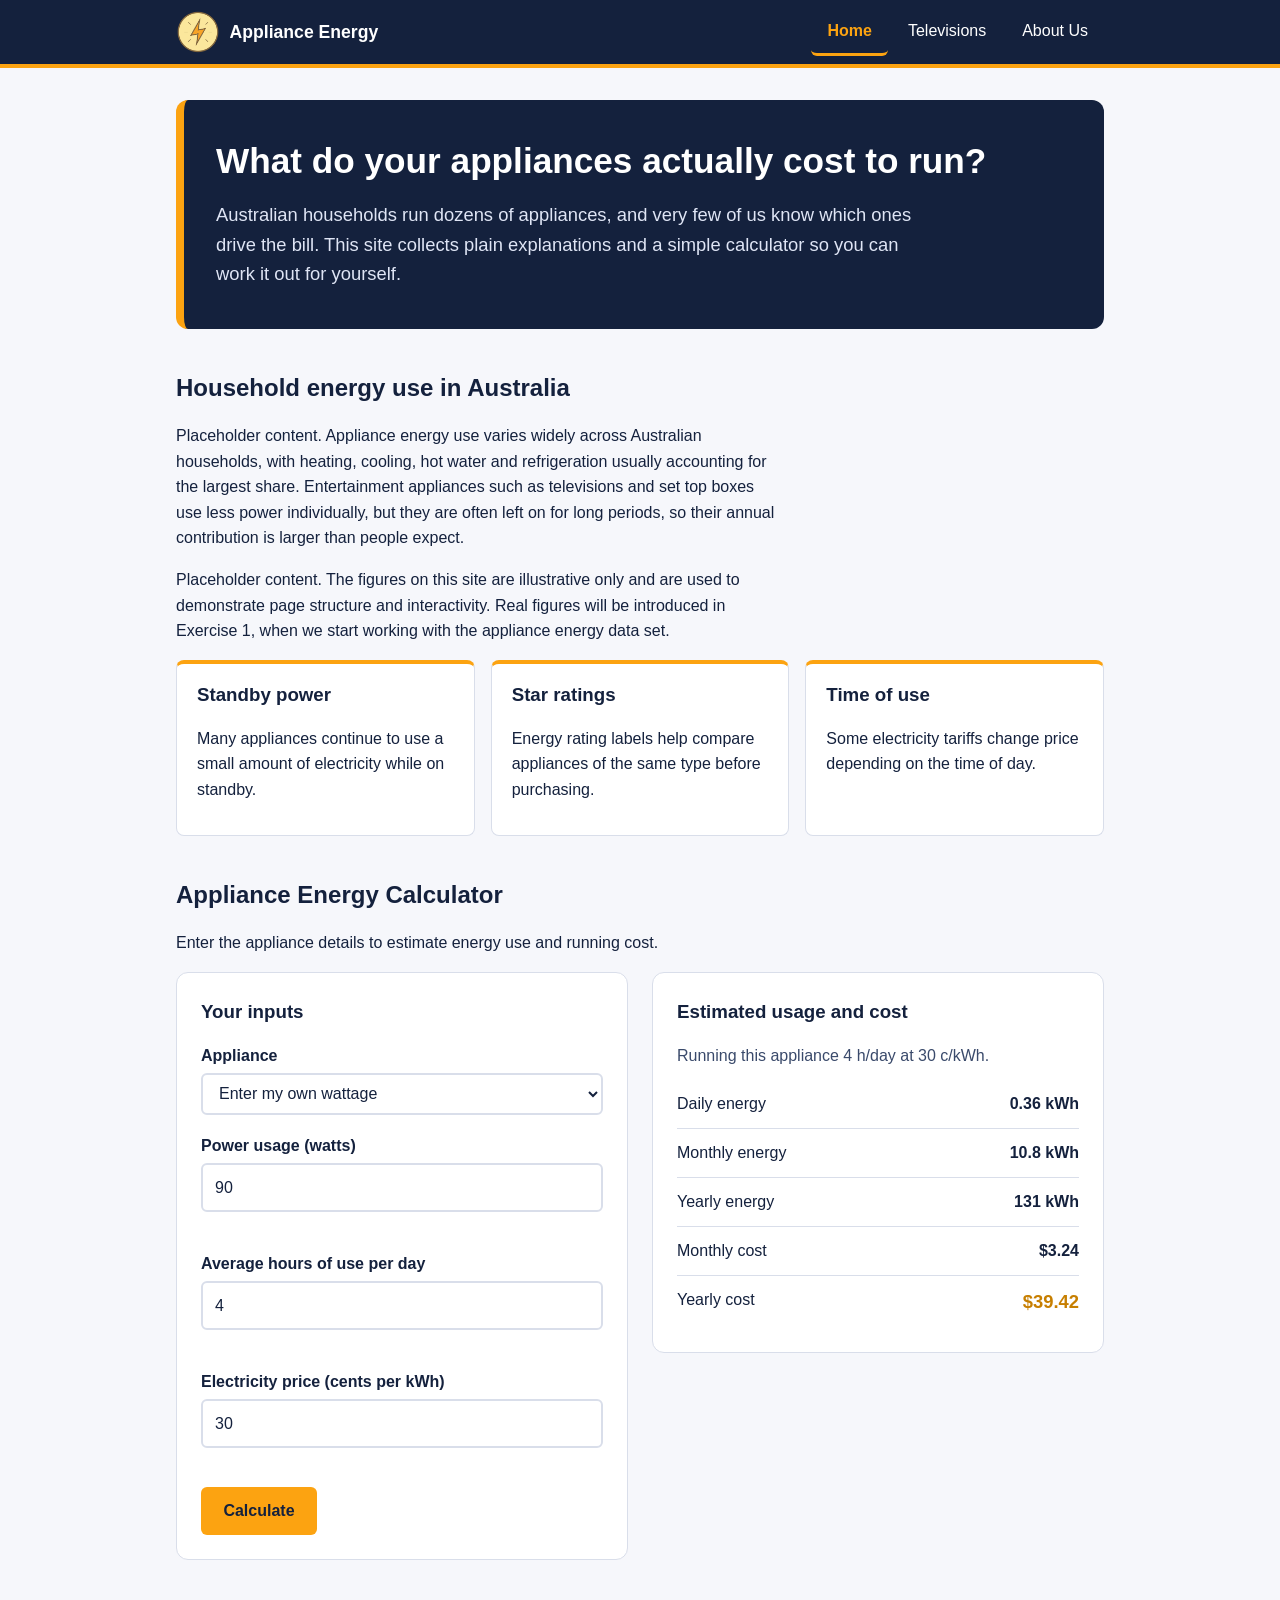
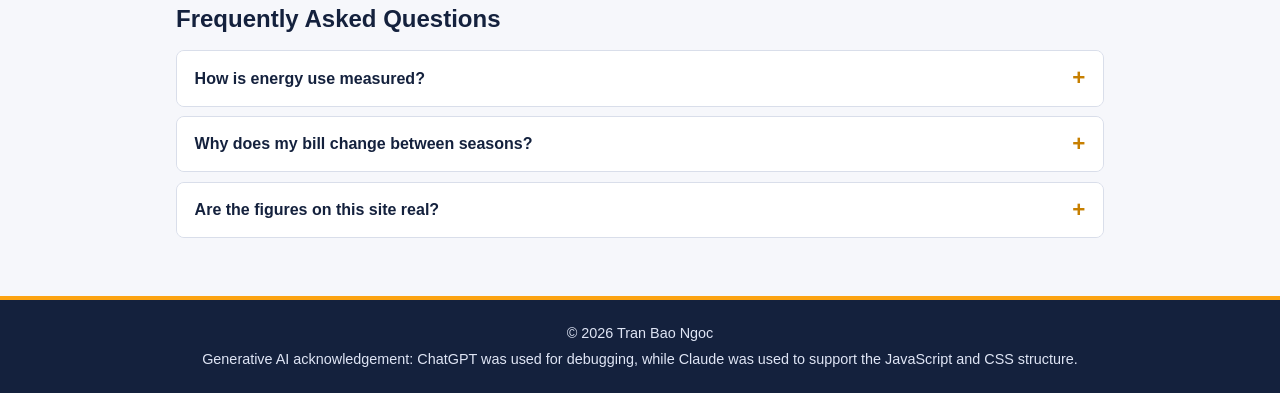
==== index.html @ 37701499 "Add Exercise 0.2 website" ====
<!DOCTYPE html>
<html lang="en">
<head>
  <meta charset="UTF-8">
  <meta name="viewport" content="width=device-width, initial-scale=1">
  <title>Home | Appliance Energy Consumption</title>

  <link rel="stylesheet" href="assets/css/style.css">
  <script src="assets/js/main.js" defer></script>
  <script src="assets/js/calculator.js" defer></script>
</head>

<body>

  <header class="site-header">
    <nav class="nav">

      <a class="nav-logo" href="index.html">
        <img src="assets/images/PowerIcon.png" alt="Power logo">
        <span>Appliance Energy</span>
      </a>

      <ul class="nav-links">
        <li><a class="active" href="index.html">Home</a></li>
        <li><a href="televisions.html">Televisions</a></li>
        <li><a href="about.html">About Us</a></li>
      </ul>

    </nav>
  </header>


  <main>

    <section class="hero">
      <h1>What do your appliances actually cost to run?</h1>
      <p class="lead">
       Australian households run dozens of appliances, and very few of us know which ones drive the bill. This site collects plain explanations and a simple calculator so you can work it out for yourself.
      </p>
    </section>


    <section>
      <h2>Household energy use in Australia</h2>

      <p>
        Placeholder content. Appliance energy use varies widely across Australian households, with heating, cooling, hot water and refrigeration usually accounting for the largest share. Entertainment appliances such as televisions and set top boxes use less power individually, but they are often left on for long periods, so their annual contribution is larger than people expect.
      </p>

      <p>
        Placeholder content. The figures on this site are illustrative only and are used to demonstrate page structure and interactivity. Real figures will be introduced in Exercise 1, when we start working with the appliance energy data set.
      </p>

      <div class="stats">

        <article class="stat">
          <h3>Standby power</h3>
          <p>
            Many appliances continue to use a small amount of electricity
            while on standby.
          </p>
        </article>

        <article class="stat">
          <h3>Star ratings</h3>
          <p>
            Energy rating labels help compare appliances of the same type
            before purchasing.
          </p>
        </article>

        <article class="stat">
          <h3>Time of use</h3>
          <p>
            Some electricity tariffs change price depending on the time
            of day.
          </p>
        </article>

      </div>
    </section>


    <section id="calculator">
      <h2>Appliance Energy Calculator</h2>

      <p>
        Enter the appliance details to estimate energy use and running cost.
      </p>

      <div class="calculator">

        <div class="panel">
          <h3>Your inputs</h3>

          <form id="energy-form" novalidate>

            <div class="field">
              <label for="model">Appliance</label>
              <select id="model" name="model">
                <option value="">Enter my own wattage</option>
                <option value="90">LED television, 55 inch (90 W)</option>
                <option value="120">LED television, 65 inch (120 W)</option>
                <option value="150">Refrigerator, 400 L (150 W)</option>
                <option value="2200">Electric kettle (2200 W)</option>
                <option value="2000">Portable heater (2000 W)</option>
              </select>
            </div>

            <div class="field">
              <label for="watts">Power usage (watts)</label>
              <input type="number" id="watts" name="watts" value="90" min="0" max="10000">
              <span class="error-msg" id="watts-error"></span>
            </div>

            <div class="field">
              <label for="hours">Average hours of use per day</label>
              <input type="number" id="hours" name="hours" value="4" min="0" max="24">
              <span class="error-msg" id="hours-error"></span>
            </div>

            <div class="field">
              <label for="price">Electricity price (cents per kWh)</label>
              <input type="number" id="price" name="price" value="30" min="0" max="500">
              <span class="error-msg" id="price-error"></span>
            </div>

            <button type="submit" class="btn">Calculate</button>

          </form>
        </div>


        <div class="panel">
          <h3>Estimated usage and cost</h3>

          <p class="results-message" id="results-message"></p>

          <ul class="results-list">
            <li>
              <span>Daily energy</span>
              <span class="result-value" id="res-daily">-</span>
            </li>

            <li>
              <span>Monthly energy</span>
              <span class="result-value" id="res-monthly">-</span>
            </li>

            <li>
              <span>Yearly energy</span>
              <span class="result-value" id="res-yearly">-</span>
            </li>

            <li>
              <span>Monthly cost</span>
              <span class="result-value" id="res-cost-monthly">-</span>
            </li>

            <li class="highlight">
              <span>Yearly cost</span>
              <span class="result-value" id="res-cost-yearly">-</span>
            </li>
          </ul>
        </div>

      </div>
    </section>


    <section>
      <h2>Frequently Asked Questions</h2>

      <div class="faq">

        <div class="faq-item">
          <button type="button" class="faq-question"
                  id="faq-q1"
                  aria-expanded="false"
                  aria-controls="faq-a1">
            How is energy use measured?
          </button>

          <div class="faq-answer" id="faq-a1" hidden>
            <p>
              Electricity use is measured in kilowatt-hours (kWh).
              One kWh is the energy used by a 1000 watt appliance
              running for one hour.
            </p>
          </div>
        </div>


        <div class="faq-item">
          <button type="button" class="faq-question"
                  id="faq-q2"
                  aria-expanded="false"
                  aria-controls="faq-a2">
            Why does my bill change between seasons?
          </button>

          <div class="faq-answer" id="faq-a2" hidden>
            <p>
              Heating and cooling are major seasonal electricity users,
              so bills often increase during very hot or cold months.
            </p>
          </div>
        </div>


        <div class="faq-item">
          <button type="button" class="faq-question"
                  id="faq-q3"
                  aria-expanded="false"
                  aria-controls="faq-a3">
            Are the figures on this site real?
          </button>

          <div class="faq-answer" id="faq-a3" hidden>
            <p>
              No. The figures are placeholders used to demonstrate
              the structure and functionality of the website.
            </p>
          </div>
        </div>

      </div>
    </section>

  </main>


  <footer class="site-footer">
    <p>&copy; <span class="current-year">2026</span> Tran Bao Ngoc</p>
    <p> Generative AI acknowledgement: ChatGPT was used for debugging, while Claude was used to support the JavaScript and CSS structure.</p>
  </footer>

</body>
</html>
---- assets/css/style.css ----
/* set color for websign */
:root {
  --ink: #14213d;
  --ink-soft: #3a4a6b;
  --volt: #fca311;
  --volt-dark: #c77f00;
  --paper: #f6f7fb;
  --card: #ffffff;
  --line: #d9deea;
  --error: #b3261e;
  --font: "Segoe UI", "Helvetica Neue", Arial, sans-serif;
  --max-width: 60rem;
}

*, *::before, *::after { box-sizing: border-box; }

body {
  margin: 0;
  min-height: 100vh;
  display: flex;
  flex-direction: column;
  font-family: var(--font);
  line-height: 1.6;
  color: var(--ink);
  background: var(--paper);
}

img { max-width: 100%; height: auto; }
:focus-visible { outline: 3px solid var(--volt); outline-offset: 2px; }

/* ---------- Navigation ---------- */
.site-header { background: var(--ink); border-bottom: 4px solid var(--volt); }

.nav {
  max-width: var(--max-width);
  margin: 0 auto;
  padding: 0.5rem 1rem;
  display: flex;
  align-items: center;
  justify-content: space-between;
  flex-wrap: wrap;
  gap: 0.5rem;
}

.nav-logo {
  display: flex;
  align-items: center;
  gap: 0.6rem;
  text-decoration: none;
  color: #fff;
  font-weight: 700;
  font-size: 1.1rem;
}
.nav-logo img { width: 44px; height: 44px; display: block; }

.nav-links { list-style: none; margin: 0; padding: 0; display: flex; gap: 0.25rem; }

.nav-links a {
  display: block;
  padding: 0.6rem 1rem;
  color: #fff;
  text-decoration: none;
  border-radius: 6px;
  border-bottom: 3px solid transparent;
  transition: background-color 0.2s, color 0.2s;
}
.nav-links a:hover { background: var(--volt); color: var(--ink); }   /* mouse-over */
.nav-links a.active { border-bottom-color: var(--volt); font-weight: 700; color: var(--volt); } /* trang hiện tại */
.nav-links a.active:hover { color: var(--ink); }

/* ---------- Layout ---------- */
main { flex: 1; width: 100%; max-width: var(--max-width); margin: 0 auto; padding: 2rem 1rem 3rem; }
h1 { font-size: 2.2rem; line-height: 1.2; margin: 0 0 0.75rem; }
h2 { font-size: 1.5rem; margin: 2.5rem 0 0.75rem; }
h3 { margin: 0 0 1rem; }
p { max-width: 68ch; }
.lead { font-size: 1.15rem; color: var(--ink-soft); }
.note { font-size: 0.85rem; color: var(--ink-soft); }

.hero {
  background: var(--ink);
  color: #fff;
  border-radius: 12px;
  padding: 2.5rem 2rem;
  border-left: 8px solid var(--volt);
}
.hero h1 { color: #fff; }
.hero .lead { color: #dfe5f5; margin-bottom: 0; }

.stats { display: grid; grid-template-columns: repeat(auto-fit, minmax(14rem, 1fr)); gap: 1rem; }
.stat {
  background: var(--card);
  border: 1px solid var(--line);
  border-top: 4px solid var(--volt);
  border-radius: 8px;
  padding: 1rem 1.25rem;
}
.stat .value { display: block; font-size: 1.9rem; font-weight: 700; }
.stat .label { color: var(--ink-soft); font-size: 0.95rem; }

/* ---------- FAQ accordion ---------- */
.faq-item {
  border: 1px solid var(--line);
  background: var(--card);
  border-radius: 8px;
  margin-bottom: 0.6rem;
  overflow: hidden;
}
.faq-question {
  width: 100%;
  display: flex;
  justify-content: space-between;
  align-items: center;
  gap: 1rem;
  padding: 0.9rem 1.1rem;
  background: var(--card);
  color: var(--ink);
  border: 0;
  font: inherit;
  font-weight: 600;
  text-align: left;
  cursor: pointer;
}
.faq-question:hover { background: #fff4de; }
.faq-question::after { content: "+"; font-size: 1.4rem; line-height: 1; color: var(--volt-dark); }
.faq-question[aria-expanded="true"]::after { content: "\2212"; }
.faq-question[aria-expanded="true"] { border-bottom: 1px solid var(--line); }
.faq-answer { padding: 0.9rem 1.1rem; }
.faq-answer[hidden] { display: none; }
.faq-answer p { margin: 0; }

/* ---------- Table ---------- */
.table-wrap { overflow-x: auto; }
table { width: 100%; border-collapse: collapse; background: var(--card); border: 1px solid var(--line); }
th, td { padding: 0.65rem 0.9rem; text-align: left; border-bottom: 1px solid var(--line); }
th { background: var(--ink); color: #fff; }
.num { text-align: right; }

/* ---------- Calculator ---------- */
.calculator { display: grid; grid-template-columns: repeat(auto-fit, minmax(19rem, 1fr)); gap: 1.5rem; align-items: start; }
.panel { background: var(--card); border: 1px solid var(--line); border-radius: 12px; padding: 1.5rem; }

.field { margin-bottom: 1.1rem; }
.field label { display: block; font-weight: 600; margin-bottom: 0.3rem; }
.field .hint { display: block; font-size: 0.85rem; color: var(--ink-soft); margin-top: 0.2rem; }
.field input, .field select {
  width: 100%;
  padding: 0.6rem 0.75rem;
  font: inherit;
  color: var(--ink);
  background: #fff;
  border: 2px solid var(--line);
  border-radius: 6px;
}
.field input:focus, .field select:focus { border-color: var(--volt); }
.field input.invalid { border-color: var(--error); }
.error-msg { display: block; min-height: 1.2em; margin-top: 0.25rem; font-size: 0.9rem; color: var(--error); }

.btn {
  padding: 0.7rem 1.4rem;
  font: inherit;
  font-weight: 700;
  color: var(--ink);
  background: var(--volt);
  border: 0;
  border-radius: 6px;
  cursor: pointer;
  transition: background-color 0.2s, color 0.2s;
}
.btn:hover { background: var(--volt-dark); color: #fff; }

.results-list { list-style: none; margin: 0; padding: 0; }
.results-list li { display: flex; justify-content: space-between; gap: 1rem; padding: 0.7rem 0; border-bottom: 1px solid var(--line); }
.results-list li:last-child { border-bottom: 0; }
.result-value { font-weight: 700; font-variant-numeric: tabular-nums; }
.results-list .highlight .result-value { color: var(--volt-dark); font-size: 1.15rem; }
.results-message { margin: 0 0 0.75rem; color: var(--ink-soft); }
.results-message.error { color: var(--error); font-weight: 600; }

/* ---------- Footer ---------- */
.site-footer {
  background: var(--ink);
  color: #dfe5f5;
  border-top: 4px solid var(--volt);
  padding: 1.25rem 1rem;
  text-align: center;
  font-size: 0.9rem;
}
.site-footer p { margin: 0.15rem auto; max-width: none; }

/* ---------- Responsive ---------- */
@media (max-width: 34rem) {
  .nav { justify-content: center; }
  h1 { font-size: 1.7rem; }
  .hero { padding: 1.5rem 1.25rem; }
}
@media (prefers-reduced-motion: reduce) {
  * { transition: none !important; }
}
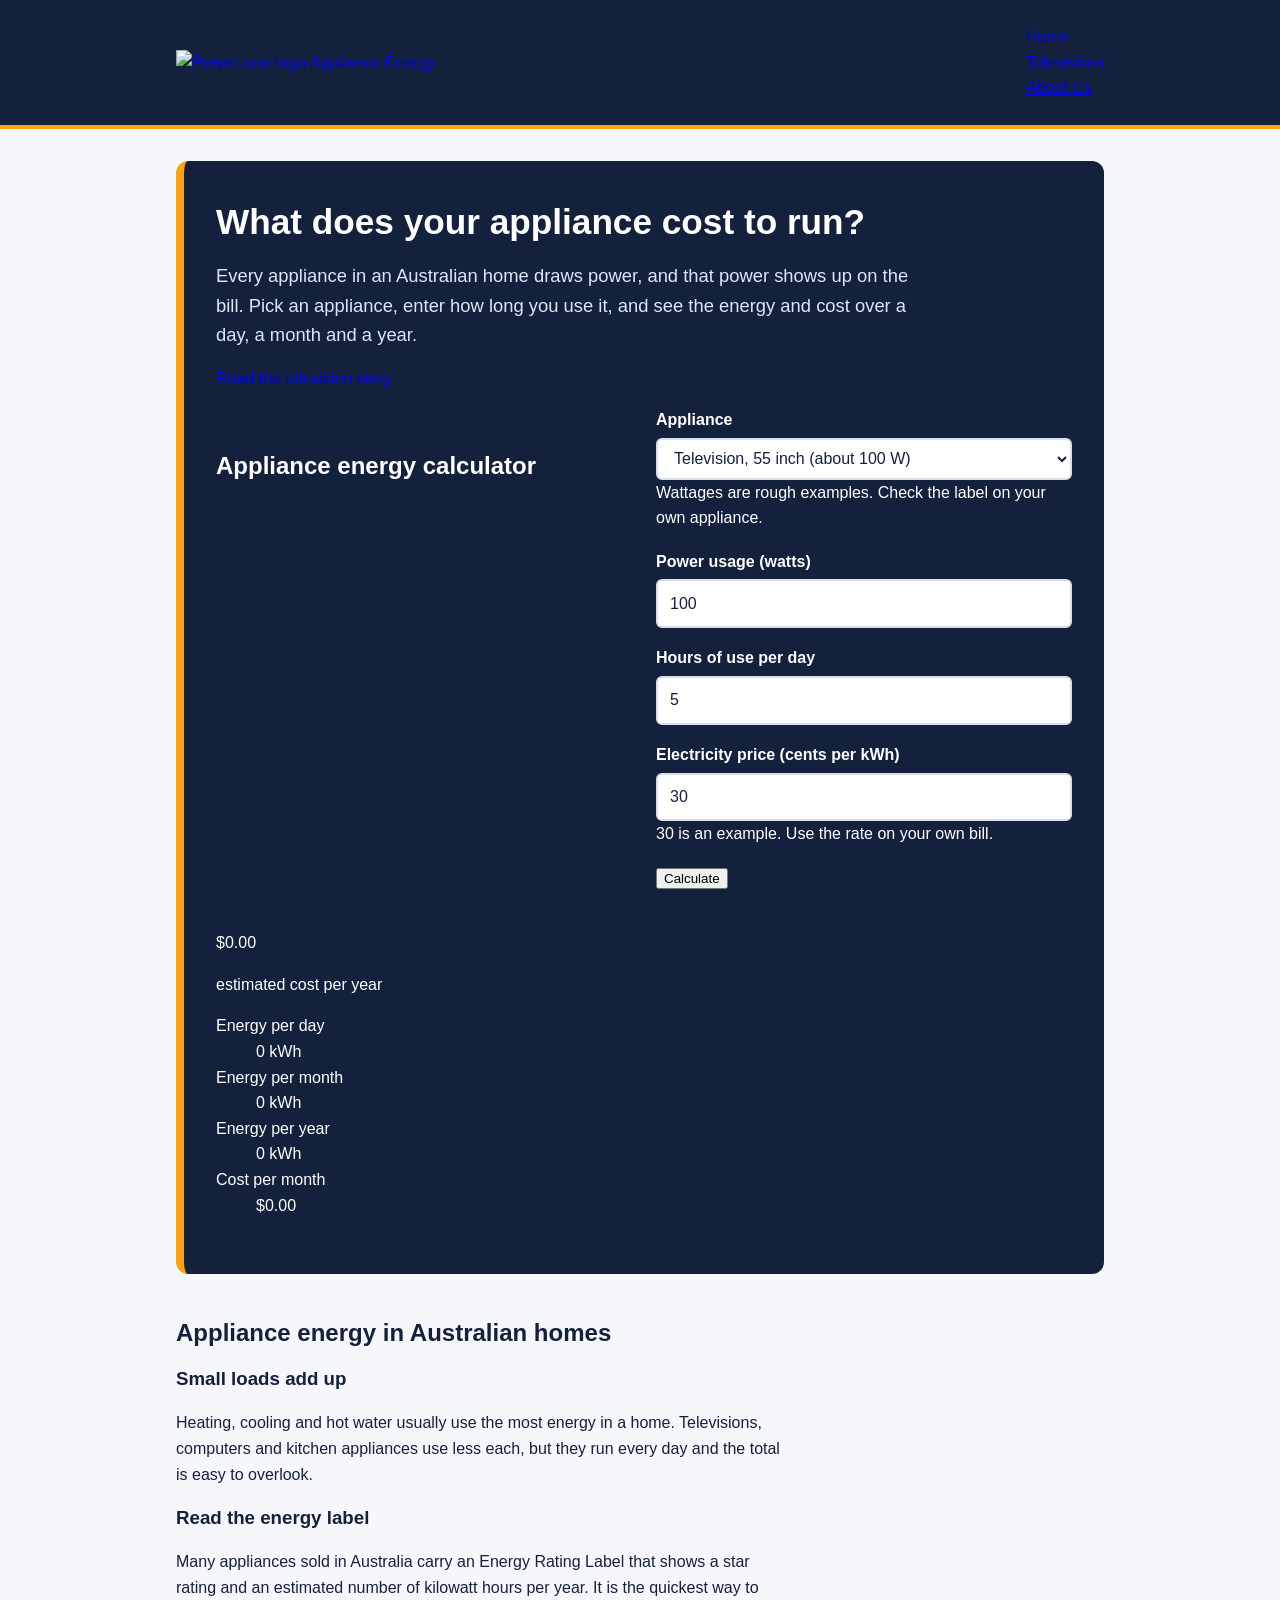
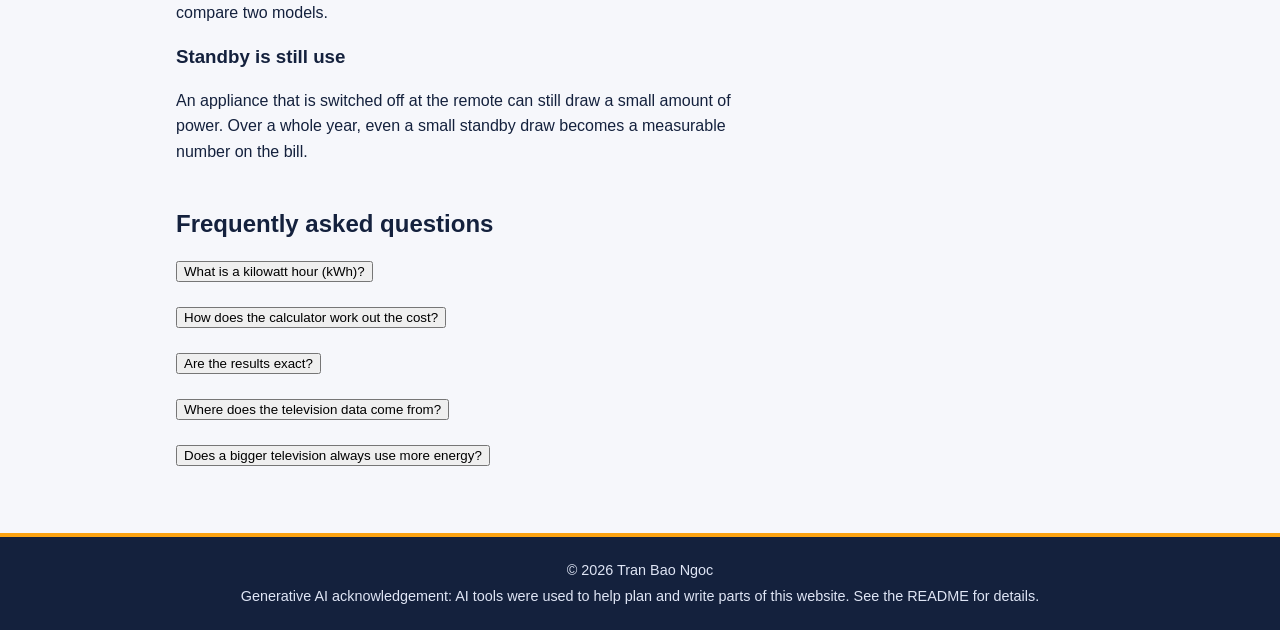
==== commit 650cb649: "Update index.html" ====
--- a/index.html
+++ b/index.html
@@ -3,237 +3,176 @@
 <head>
   <meta charset="UTF-8">
   <meta name="viewport" content="width=device-width, initial-scale=1">
-  <title>Home | Appliance Energy Consumption</title>
-
+  <title>Home | Appliance Energy Consumption Website</title>
+  <meta name="description" content="How much electricity do household appliances use in Australia, and what does it cost to run them?">
   <link rel="stylesheet" href="assets/css/style.css">
-  <script src="assets/js/main.js" defer></script>
-  <script src="assets/js/calculator.js" defer></script>
 </head>
-
 <body>
 
   <header class="site-header">
-    <nav class="nav">
-
-      <a class="nav-logo" href="index.html">
-        <img src="assets/images/PowerIcon.png" alt="Power logo">
+    <nav class="nav" aria-label="Main navigation">
+      <a class="nav__logo" href="index.html" aria-label="Appliance Energy Consumption, go to Home page">
+        <img src="assets/img/PowerIcon.png" alt="Power icon logo" width="40" height="40">
         <span>Appliance Energy</span>
       </a>
-
-      <ul class="nav-links">
-        <li><a class="active" href="index.html">Home</a></li>
+      <ul class="nav__links">
+        <li><a href="index.html" aria-current="page">Home</a></li>
         <li><a href="televisions.html">Televisions</a></li>
         <li><a href="about.html">About Us</a></li>
       </ul>
-
     </nav>
   </header>
 
+  <main>
+    <section class="hero">
+      <div class="container hero__grid">
+        <div>
+          <h1>What does your appliance cost to run?</h1>
+          <p class="lead">Every appliance in an Australian home draws power, and that power shows up on the bill. Pick an appliance, enter how long you use it, and see the energy and cost over a day, a month and a year.</p>
+          <p><a class="button" href="televisions.html">Read the television story</a></p>
+        </div>
 
-  <main>
-
-    <section class="hero">
-      <h1>What do your appliances actually cost to run?</h1>
-      <p class="lead">
-       Australian households run dozens of appliances, and very few of us know which ones drive the bill. This site collects plain explanations and a simple calculator so you can work it out for yourself.
-      </p>
-    </section>
-
-
-    <section>
-      <h2>Household energy use in Australia</h2>
-
-      <p>
-        Placeholder content. Appliance energy use varies widely across Australian households, with heating, cooling, hot water and refrigeration usually accounting for the largest share. Entertainment appliances such as televisions and set top boxes use less power individually, but they are often left on for long periods, so their annual contribution is larger than people expect.
-      </p>
-
-      <p>
-        Placeholder content. The figures on this site are illustrative only and are used to demonstrate page structure and interactivity. Real figures will be introduced in Exercise 1, when we start working with the appliance energy data set.
-      </p>
-
-      <div class="stats">
-
-        <article class="stat">
-          <h3>Standby power</h3>
-          <p>
-            Many appliances continue to use a small amount of electricity
-            while on standby.
-          </p>
-        </article>
-
-        <article class="stat">
-          <h3>Star ratings</h3>
-          <p>
-            Energy rating labels help compare appliances of the same type
-            before purchasing.
-          </p>
-        </article>
-
-        <article class="stat">
-          <h3>Time of use</h3>
-          <p>
-            Some electricity tariffs change price depending on the time
-            of day.
-          </p>
-        </article>
-
-      </div>
-    </section>
-
-
-    <section id="calculator">
-      <h2>Appliance Energy Calculator</h2>
-
-      <p>
-        Enter the appliance details to estimate energy use and running cost.
-      </p>
-
-      <div class="calculator">
-
-        <div class="panel">
-          <h3>Your inputs</h3>
+        <section class="calculator" aria-labelledby="calc-title">
+          <h2 id="calc-title">Appliance energy calculator</h2>
 
           <form id="energy-form" novalidate>
-
             <div class="field">
-              <label for="model">Appliance</label>
-              <select id="model" name="model">
-                <option value="">Enter my own wattage</option>
-                <option value="90">LED television, 55 inch (90 W)</option>
-                <option value="120">LED television, 65 inch (120 W)</option>
-                <option value="150">Refrigerator, 400 L (150 W)</option>
-                <option value="2200">Electric kettle (2200 W)</option>
-                <option value="2000">Portable heater (2000 W)</option>
+              <label for="appliance">Appliance</label>
+              <select id="appliance" name="appliance">
+                <option value="100" selected>Television, 55 inch (about 100 W)</option>
+                <option value="60">Laptop (about 60 W)</option>
+                <option value="150">Refrigerator (about 150 W while running)</option>
+                <option value="1500">Air conditioner, cooling (about 1,500 W)</option>
+                <option value="500">Washing machine (about 500 W)</option>
+                <option value="1100">Microwave (about 1,100 W)</option>
+                <option value="custom">My own appliance (enter watts below)</option>
               </select>
+              <span class="field__hint">Wattages are rough examples. Check the label on your own appliance.</span>
             </div>
 
-            <div class="field">
-              <label for="watts">Power usage (watts)</label>
-              <input type="number" id="watts" name="watts" value="90" min="0" max="10000">
-              <span class="error-msg" id="watts-error"></span>
-            </div>
+            <div class="calculator__row">
+              <div class="field">
+                <label for="watts">Power usage (watts)</label>
+                <input type="number" id="watts" name="watts" inputmode="decimal" min="1" max="10000" step="any" value="100" aria-describedby="watts-error">
+                <p class="field__error" id="watts-error"></p>
+              </div>
 
-            <div class="field">
-              <label for="hours">Average hours of use per day</label>
-              <input type="number" id="hours" name="hours" value="4" min="0" max="24">
-              <span class="error-msg" id="hours-error"></span>
+              <div class="field">
+                <label for="hours">Hours of use per day</label>
+                <input type="number" id="hours" name="hours" inputmode="decimal" min="0" max="24" step="any" value="5" aria-describedby="hours-error">
+                <p class="field__error" id="hours-error"></p>
+              </div>
             </div>
 
             <div class="field">
               <label for="price">Electricity price (cents per kWh)</label>
-              <input type="number" id="price" name="price" value="30" min="0" max="500">
-              <span class="error-msg" id="price-error"></span>
+              <input type="number" id="price" name="price" inputmode="decimal" min="0.01" max="200" step="any" value="30" aria-describedby="price-error">
+              <span class="field__hint">30 is an example. Use the rate on your own bill.</span>
+              <p class="field__error" id="price-error"></p>
             </div>
 
-            <button type="submit" class="btn">Calculate</button>
+            <button type="submit" class="button">Calculate</button>
+          </form>
 
-          </form>
-        </div>
-
-
-        <div class="panel">
-          <h3>Estimated usage and cost</h3>
-
-          <p class="results-message" id="results-message"></p>
-
-          <ul class="results-list">
-            <li>
-              <span>Daily energy</span>
-              <span class="result-value" id="res-daily">-</span>
-            </li>
-
-            <li>
-              <span>Monthly energy</span>
-              <span class="result-value" id="res-monthly">-</span>
-            </li>
-
-            <li>
-              <span>Yearly energy</span>
-              <span class="result-value" id="res-yearly">-</span>
-            </li>
-
-            <li>
-              <span>Monthly cost</span>
-              <span class="result-value" id="res-cost-monthly">-</span>
-            </li>
-
-            <li class="highlight">
-              <span>Yearly cost</span>
-              <span class="result-value" id="res-cost-yearly">-</span>
-            </li>
-          </ul>
-        </div>
-
+          <div class="readout" id="results" aria-live="polite">
+            <p class="readout__message" id="results-message" hidden></p>
+            <div id="results-values">
+              <p class="readout__headline" id="out-cost-year">$0.00</p>
+              <p class="readout__caption">estimated cost per year</p>
+              <dl class="readout__list">
+                <div><dt>Energy per day</dt><dd id="out-kwh-day">0 kWh</dd></div>
+                <div><dt>Energy per month</dt><dd id="out-kwh-month">0 kWh</dd></div>
+                <div><dt>Energy per year</dt><dd id="out-kwh-year">0 kWh</dd></div>
+                <div><dt>Cost per month</dt><dd id="out-cost-month">$0.00</dd></div>
+              </dl>
+            </div>
+          </div>
+        </section>
       </div>
     </section>
 
-
-    <section>
-      <h2>Frequently Asked Questions</h2>
-
-      <div class="faq">
-
-        <div class="faq-item">
-          <button type="button" class="faq-question"
-                  id="faq-q1"
-                  aria-expanded="false"
-                  aria-controls="faq-a1">
-            How is energy use measured?
-          </button>
-
-          <div class="faq-answer" id="faq-a1" hidden>
-            <p>
-              Electricity use is measured in kilowatt-hours (kWh).
-              One kWh is the energy used by a 1000 watt appliance
-              running for one hour.
-            </p>
+    <section class="section section--tint" aria-labelledby="market-title">
+      <div class="container">
+        <h2 id="market-title">Appliance energy in Australian homes</h2>
+        <div class="notes">
+          <div>
+            <h3>Small loads add up</h3>
+            <p>Heating, cooling and hot water usually use the most energy in a home. Televisions, computers and kitchen appliances use less each, but they run every day and the total is easy to overlook.</p>
+          </div>
+          <div>
+            <h3>Read the energy label</h3>
+            <p>Many appliances sold in Australia carry an Energy Rating Label that shows a star rating and an estimated number of kilowatt hours per year. It is the quickest way to compare two models.</p>
+          </div>
+          <div>
+            <h3>Standby is still use</h3>
+            <p>An appliance that is switched off at the remote can still draw a small amount of power. Over a whole year, even a small standby draw becomes a measurable number on the bill.</p>
           </div>
         </div>
-
-
-        <div class="faq-item">
-          <button type="button" class="faq-question"
-                  id="faq-q2"
-                  aria-expanded="false"
-                  aria-controls="faq-a2">
-            Why does my bill change between seasons?
-          </button>
-
-          <div class="faq-answer" id="faq-a2" hidden>
-            <p>
-              Heating and cooling are major seasonal electricity users,
-              so bills often increase during very hot or cold months.
-            </p>
-          </div>
-        </div>
-
-
-        <div class="faq-item">
-          <button type="button" class="faq-question"
-                  id="faq-q3"
-                  aria-expanded="false"
-                  aria-controls="faq-a3">
-            Are the figures on this site real?
-          </button>
-
-          <div class="faq-answer" id="faq-a3" hidden>
-            <p>
-              No. The figures are placeholders used to demonstrate
-              the structure and functionality of the website.
-            </p>
-          </div>
-        </div>
-
       </div>
     </section>
 
+    <section class="section" aria-labelledby="faq-title">
+      <div class="container">
+        <h2 id="faq-title">Frequently asked questions</h2>
+        <div class="faq">
+
+          <div class="faq__item">
+            <h3 class="faq__heading">
+              <button type="button" class="faq__button" id="faq-btn-1" aria-expanded="false" aria-controls="faq-panel-1">What is a kilowatt hour (kWh)?</button>
+            </h3>
+            <div class="faq__panel" id="faq-panel-1" role="region" aria-labelledby="faq-btn-1" hidden>
+              <p>A kilowatt hour is the unit your electricity bill uses. It is the energy used by a 1,000 watt appliance running for one hour. A 100 watt television running for ten hours uses one kWh.</p>
+            </div>
+          </div>
+
+          <div class="faq__item">
+            <h3 class="faq__heading">
+              <button type="button" class="faq__button" id="faq-btn-2" aria-expanded="false" aria-controls="faq-panel-2">How does the calculator work out the cost?</button>
+            </h3>
+            <div class="faq__panel" id="faq-panel-2" role="region" aria-labelledby="faq-btn-2" hidden>
+              <p>It multiplies watts by hours of use and divides by 1,000 to get kWh per day. It then multiplies that by 365 for a year and by your price per kWh, converted from cents to dollars.</p>
+            </div>
+          </div>
+
+          <div class="faq__item">
+            <h3 class="faq__heading">
+              <button type="button" class="faq__button" id="faq-btn-3" aria-expanded="false" aria-controls="faq-panel-3">Are the results exact?</button>
+            </h3>
+            <div class="faq__panel" id="faq-panel-3" role="region" aria-labelledby="faq-btn-3" hidden>
+              <p>No. They are estimates. Real appliances draw different amounts of power at different times, and electricity plans can include supply charges or different rates at different times of day.</p>
+            </div>
+          </div>
+
+          <div class="faq__item">
+            <h3 class="faq__heading">
+              <button type="button" class="faq__button" id="faq-btn-4" aria-expanded="false" aria-controls="faq-panel-4">Where does the television data come from?</button>
+            </h3>
+            <div class="faq__panel" id="faq-panel-4" role="region" aria-labelledby="faq-btn-4" hidden>
+              <p>The television story uses product data on screen size and labelled annual energy consumption. The About Us page explains how the data was prepared and what its limits are.</p>
+            </div>
+          </div>
+
+          <div class="faq__item">
+            <h3 class="faq__heading">
+              <button type="button" class="faq__button" id="faq-btn-5" aria-expanded="false" aria-controls="faq-panel-5">Does a bigger television always use more energy?</button>
+            </h3>
+            <div class="faq__panel" id="faq-panel-5" role="region" aria-labelledby="faq-btn-5" hidden>
+              <p>Not always, but in the data it usually does. <a href="televisions.html">Read the television story</a> to see the pattern and how much the difference is.</p>
+            </div>
+          </div>
+
+        </div>
+      </div>
+    </section>
   </main>
 
-
   <footer class="site-footer">
-    <p>&copy; <span class="current-year">2026</span> Tran Bao Ngoc</p>
-    <p> Generative AI acknowledgement: ChatGPT was used for debugging, while Claude was used to support the JavaScript and CSS structure.</p>
+    <div class="container">
+      <p>&copy; <span class="js-year">2026</span> Tran Bao Ngoc</p>
+      <p class="site-footer__ai">Generative AI acknowledgement: AI tools were used to help plan and write parts of this website. See the README for details.</p>
+    </div>
   </footer>
 
+  <script src="assets/js/script.js"></script>
 </body>
-</html>+</html>
